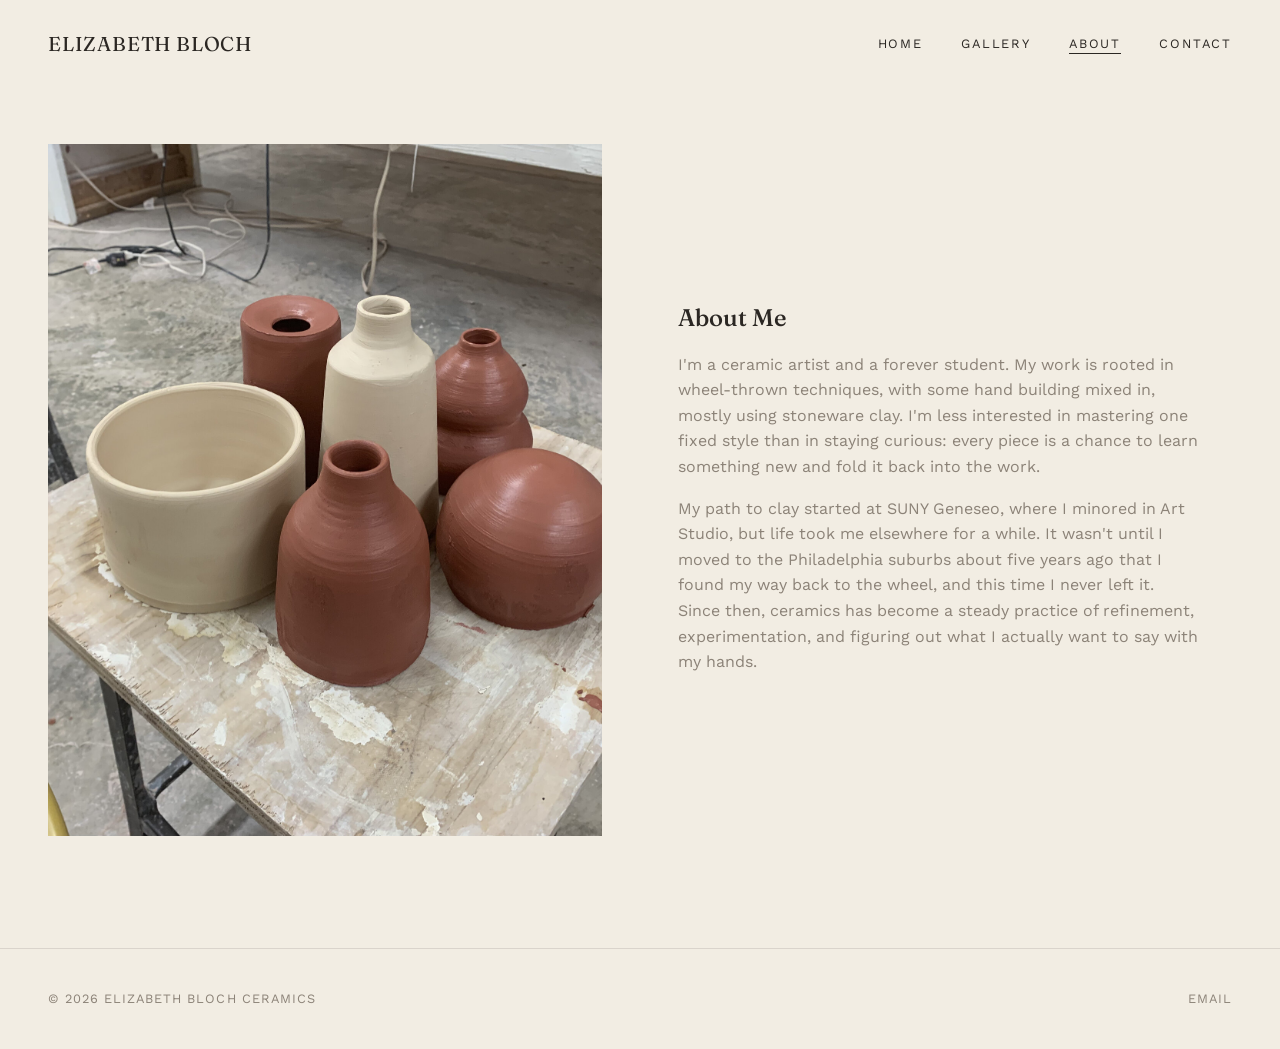
==== about.html @ 0d3b88aa "Initial commit" ====
<!DOCTYPE html>
<html lang="en">
<head>
  <meta charset="UTF-8" />
  <meta name="viewport" content="width=device-width, initial-scale=1.0" />
  <title>About — ELIZABETH BLOCH Ceramics</title>
  <meta name="description" content="About ELIZABETH BLOCH, ceramic artist." />
  <link rel="canonical" href="https://YOUR-DOMAIN-HERE.com/about.html" />

  <!-- Favicon -->
  <link rel="icon" href="favicon.svg" type="image/svg+xml" />
  <link rel="alternate icon" href="favicon.ico" sizes="any" />
  <link rel="apple-touch-icon" href="apple-touch-icon.png" />
  <meta name="theme-color" content="#2b2723" />

  <!-- Social sharing preview (Open Graph / Twitter) -->
  <meta property="og:type" content="website" />
  <meta property="og:site_name" content="Elizabeth Bloch Ceramics" />
  <meta property="og:title" content="About — Elizabeth Bloch Ceramics" />
  <meta property="og:description" content="About Elizabeth Bloch, ceramic artist." />
  <meta property="og:url" content="https://YOUR-DOMAIN-HERE.com/about.html" />
  <meta property="og:image" content="https://YOUR-DOMAIN-HERE.com/images/greenware-vases-worktable.jpg" />
  <meta name="twitter:card" content="summary_large_image" />
  <meta name="twitter:title" content="About — Elizabeth Bloch Ceramics" />
  <meta name="twitter:description" content="About Elizabeth Bloch, ceramic artist." />
  <meta name="twitter:image" content="https://YOUR-DOMAIN-HERE.com/images/greenware-vases-worktable.jpg" />

  <link rel="preconnect" href="https://fonts.googleapis.com" />
  <link href="https://fonts.googleapis.com/css2?family=Fraunces:opsz,wght@9..144,400;9..144,500&family=Work+Sans:wght@400;500&display=swap" rel="stylesheet" />
  <link rel="stylesheet" href="css/style.css?v=5" />
</head>
<body>

  <header class="site-header is-solid">
    <a href="index.html" class="wordmark">ELIZABETH BLOCH</a>
    <button class="nav-toggle" aria-expanded="false">Menu</button>
    <ul class="nav-links">
      <li><a href="index.html">Home</a></li>
      <li><a href="gallery.html">Gallery</a></li>
      <li><a href="about.html" aria-current="page">About</a></li>
      <li><a href="contact.html">Contact</a></li>
    </ul>
  </header>

  <section style="padding-top: 9rem;">
    <div class="container split reveal">
      <img class="photo" src="images/greenware-vases-worktable.jpg" alt="Greenware pots and vases arranged on a worktable in the studio" />
      <div class="split-copy">
        <h1>About Me</h1>
        <p>I'm a ceramic artist and a forever student. My work is rooted in wheel-thrown techniques, with some hand building mixed in, mostly using stoneware clay. I'm less interested in mastering one fixed style than in staying curious: every piece is a chance to learn something new and fold it back into the work.</p>

<p>My path to clay started at SUNY Geneseo, where I minored in Art Studio, but life took me elsewhere for a while. It wasn't until I moved to the Philadelphia suburbs about five years ago that I found my way back to the wheel, and this time I never left it. Since then, ceramics has become a steady practice of refinement, experimentation, and figuring out what I actually want to say with my hands.</p>
<!---- <p>When I'm not in the studio, you'll probably find me playing trombone with my community band, coaching Little League softball, or trying (with mixed success) to convince my kid that creativity and an open mind go hand in hand.</p> -->
      </div>
    </div>
  </section>

  <footer class="site-footer">
    <p>&copy; 2026 ELIZABETH BLOCH Ceramics</p>
    <ul class="footer-social">
      <li><a href="mailto:elizabeth.bloch@gmail.com">Email</a></li>
    </ul>
  </footer>

  <script src="js/script.js?v=3"></script>
</body>
</html>
---- css/style.css ----
/* =========================================================
   CERAMIC STUDIO — STYLESHEET
   ---------------------------------------------------------
   This file is organized in sections:
   1. Variables (colors, fonts, spacing) — edit these first
   2. Reset / base styles
   3. Layout building blocks (nav, footer, containers)
   4. Components (hero, gallery grid, labels, forms)
   5. Responsive rules (small screens)
   ========================================================= */

/* -------------------- 1. VARIABLES -------------------- */
:root {
  /* Color palette — named after clay & glaze, not just hex codes,
     so it's easy to remember what each one is for. */
  --bone: #f2ede3;         /* main background, like unglazed bisque */
  --paper: #faf7f1;        /* slightly lighter panel background */
  --charcoal: #2b2723;     /* primary text, like fired stoneware */
  --ash: #8c8378;          /* secondary/muted text */
  --glaze: #5f7161;        /* accent color — a quiet sage-celadon green */
  --glaze-dark: #46564a;   /* accent hover/darker state */
  --line: rgba(43, 39, 35, 0.12); /* hairline borders */

  /* Type scale */
  --font-display: "Fraunces", Georgia, serif;
  --font-body: "Work Sans", -apple-system, Helvetica, Arial, sans-serif;

  --tracking-wide: 0.14em;

  /* Spacing */
  --gutter: clamp(1.25rem, 4vw, 3rem);
  --max-width: 1280px;
}

/* -------------------- 2. RESET / BASE -------------------- */
* {
  box-sizing: border-box;
  margin: 0;
  padding: 0;
}

html {
  scroll-behavior: smooth;
}

body {
  font-family: var(--font-body);
  background: var(--bone);
  color: var(--charcoal);
  line-height: 1.6;
  -webkit-font-smoothing: antialiased;
}

img {
  display: block;
  max-width: 100%;
}

a {
  color: inherit;
  text-decoration: none;
}

h1, h2, h3 {
  font-family: var(--font-display);
  font-weight: 500;
  line-height: 1.1;
}

/* Visible keyboard focus (accessibility) */
a:focus-visible,
button:focus-visible,
input:focus-visible,
textarea:focus-visible {
  outline: 2px solid var(--glaze-dark);
  outline-offset: 3px;
}

@media (prefers-reduced-motion: reduce) {
  * {
    animation: none !important;
    transition: none !important;
    scroll-behavior: auto !important;
  }
}

.container {
  max-width: var(--max-width);
  margin: 0 auto;
  padding: 0 var(--gutter);
}

/* -------------------- 3. NAVIGATION -------------------- */
.site-header {
  position: absolute;
  top: 0;
  left: 0;
  right: 0;
  z-index: 10;
  padding: 1.75rem var(--gutter);
  display: flex;
  align-items: center;
  justify-content: space-between;
}

.site-header.is-solid {
  position: sticky;
  background: var(--bone);
  border-bottom: 1px solid var(--line);
}

.wordmark {
  font-family: var(--font-display);
  font-size: 1.25rem;
  letter-spacing: 0.04em;
}

.nav-links {
  display: flex;
  gap: clamp(1.25rem, 3vw, 2.5rem);
  list-style: none;
  font-size: 0.8rem;
  text-transform: uppercase;
  letter-spacing: var(--tracking-wide);
}

.nav-links a {
  padding-bottom: 2px;
  border-bottom: 1px solid transparent;
  transition: border-color 0.2s ease;
}

.nav-links a:hover,
.nav-links a[aria-current="page"] {
  border-color: currentColor;
}

.nav-toggle {
  display: none;
  background: none;
  border: none;
  font-size: 0.8rem;
  text-transform: uppercase;
  letter-spacing: var(--tracking-wide);
  cursor: pointer;
}

/* -------------------- 4. HERO -------------------- */
.hero {
  position: relative;
  height: 72vh;
  min-height: 403px;
  display: flex;
  align-items: flex-end;
  overflow: hidden;
}

.hero-media {
  position: absolute;
  inset: 0;
}

.photo {
  width: 100%;
  height: 100%;
  object-fit: cover;
}

.hero-media::after {
  content: "";
  position: absolute;
  inset: 0;
  background: linear-gradient(to top, rgba(0,0,0,0.35), transparent 55%);
}

.hero-content {
  position: relative;
  z-index: 2;
  padding: var(--gutter);
  padding-bottom: clamp(2rem, 6vw, 4rem);
  color: var(--paper);
}

.hero-eyebrow {
  font-size: 0.75rem;
  text-transform: uppercase;
  letter-spacing: var(--tracking-wide);
  opacity: 0.85;
  margin-bottom: 1rem;
}

.hero-title {
  font-size: clamp(2.5rem, 7vw, 5rem);
  max-width: 16ch;
}

.hero-sub {
  margin-top: 1.25rem;
  max-width: 40ch;
  font-size: 1.05rem;
  opacity: 0.9;
}

/* -------------------- 5. SECTIONS -------------------- */
section {
  padding: clamp(4rem, 10vw, 7rem) 0;
}

.section-heading {
  display: flex;
  align-items: baseline;
  justify-content: space-between;
  gap: 2rem;
  margin-bottom: 2.5rem;
}

.section-heading h2 {
  font-size: clamp(1.75rem, 3vw, 2.5rem);
}

.section-heading .view-all {
  font-size: 0.8rem;
  text-transform: uppercase;
  letter-spacing: var(--tracking-wide);
  white-space: nowrap;
  border-bottom: 1px solid var(--charcoal);
}

.intro-text {
  max-width: 60ch;
  color: var(--ash);
  font-size: 1.05rem;
}

/* -------------------- 6. GALLERY GRID -------------------- */
/* An asymmetric grid instead of a uniform 3-column grid — a couple
   of pieces are given more room, the way a curator would hang a wall. */
.gallery-grid {
  display: grid;
  grid-template-columns: repeat(6, 1fr);
  gap: clamp(1rem, 2vw, 1.75rem);
}

.piece {
  position: relative;
  overflow: hidden;
  cursor: pointer;
}

/* All three variants render at the same size — the photos are square
   product shots, so a uniform grid keeps every image fully visible
   instead of being cropped to fit a wide/tall frame. */
.piece--wide,
.piece--tall,
.piece--small { grid-column: span 2; }

.piece .photo {
  aspect-ratio: 1 / 1;
  transition: transform 0.6s ease;
}

.piece:hover .photo {
  transform: scale(1.03);
}

/* Museum-label caption, revealed on hover/focus */
.piece-label {
  position: absolute;
  left: 0;
  right: 0;
  bottom: 0;
  padding: 1rem 1.1rem;
  background: linear-gradient(to top, rgba(43,39,35,0.82), transparent);
  color: var(--paper);
  opacity: 0;
  transform: translateY(6px);
  transition: opacity 0.25s ease, transform 0.25s ease;
}

.piece:hover .piece-label,
.piece:focus-within .piece-label {
  opacity: 1;
  transform: translateY(0);
}

.piece-label .title {
  font-family: var(--font-display);
  font-size: 1rem;
}

.piece-label .meta {
  font-size: 0.75rem;
  letter-spacing: 0.06em;
  text-transform: uppercase;
  opacity: 0.8;
  margin-top: 0.2rem;
}

/* -------------------- 6b. INLINE DETAIL PANEL -------------------- */
/* Inserted into the gallery grid when a piece is clicked. Spans the
   full grid width; image on the left, text slides in from the right
   — the Daniel Bloch Ceramics pattern. */

.piece.is-active {
  outline: 2px solid var(--charcoal);
  outline-offset: -2px;
}

.detail-panel {
  grid-column: 1 / -1;
  display: grid;
  grid-template-columns: 1.1fr 0.9fr;
  min-height: 420px;
  overflow: hidden;
  background: var(--paper);
  border-top: 1px solid var(--line);
  border-bottom: 1px solid var(--line);

  max-height: 0;
  opacity: 0;
  transition: max-height 0.45s ease, opacity 0.35s ease;
}

.detail-panel.is-open {
  max-height: 900px;
  opacity: 1;
}

.detail-image {
  overflow: hidden;
  display: flex;
  align-items: center;
  justify-content: center;
  background: var(--bone);
}

.detail-image img {
  width: 100%;
  height: 100%;
  object-fit: cover;
}

.detail-placeholder {
  width: 100%;
  height: 100%;
  min-height: 360px;
  background: linear-gradient(160deg, #d8d0c2 0%, #c7bda9 45%, #aba28e 100%);
  display: flex;
  align-items: center;
  justify-content: center;
}

.detail-placeholder span {
  font-family: var(--font-display);
  font-size: 1.25rem;
  color: var(--charcoal);
  opacity: 0.45;
}

.detail-info {
  padding: clamp(2rem, 4vw, 3.5rem);
  display: flex;
  flex-direction: column;
  justify-content: center;
  position: relative;

  transform: translateX(40px);
  opacity: 0;
  transition: transform 0.5s ease 0.15s, opacity 0.45s ease 0.15s;
}

.detail-panel.is-open .detail-info {
  transform: translateX(0);
  opacity: 1;
}

.detail-close {
  position: absolute;
  top: 1.25rem;
  right: 1.25rem;
  background: none;
  border: none;
  font-size: 1.75rem;
  line-height: 1;
  cursor: pointer;
  color: var(--charcoal);
  width: 2rem;
  height: 2rem;
  display: flex;
  align-items: center;
  justify-content: center;
}

.detail-close:hover {
  color: var(--glaze-dark);
}

.detail-title {
  font-size: clamp(1.5rem, 3vw, 2.25rem);
  margin-bottom: 1.25rem;
}

.detail-meta {
  font-size: 0.8rem;
  text-transform: uppercase;
  letter-spacing: 0.1em;
  color: var(--ash);
  line-height: 1.8;
}

.detail-desc {
  margin-top: 1.25rem;
  color: var(--ash);
  line-height: 1.7;
  max-width: 42ch;
}

.detail-inquire {
  margin-top: 2rem;
}

.detail-inquire a {
  font-size: 0.8rem;
  text-transform: uppercase;
  letter-spacing: 0.1em;
  border-bottom: 1px solid var(--charcoal);
  padding-bottom: 3px;
  transition: border-color 0.2s ease;
}

.detail-inquire a:hover {
  border-color: var(--glaze);
  color: var(--glaze-dark);
}

@media (max-width: 860px) {
  .detail-panel {
    grid-template-columns: 1fr;
    min-height: auto;
  }

  .detail-image {
    max-height: 50vh;
  }

  .detail-placeholder {
    min-height: 220px;
  }
}

/* -------------------- 7. ABOUT / SPLIT LAYOUT -------------------- */
.split {
  display: grid;
  grid-template-columns: 1fr 1fr;
  gap: clamp(2rem, 6vw, 5rem);
  align-items: center;
}

.split .photo {
  aspect-ratio: 4 / 5;
}

.split-copy h1,
.split-copy h2 {
  margin-bottom: 1.25rem;
}

.split-copy p + p {
  margin-top: 1rem;
}

.split-copy p {
  color: var(--ash);
  max-width: 52ch;
}

/* -------------------- 8. CONTACT FORM -------------------- */
.contact-layout {
  display: grid;
  grid-template-columns: 1fr 1fr;
  gap: clamp(2rem, 6vw, 5rem);
}

.form-field {
  margin-bottom: 1.25rem;
}

label {
  display: block;
  font-size: 0.75rem;
  text-transform: uppercase;
  letter-spacing: var(--tracking-wide);
  color: var(--ash);
  margin-bottom: 0.5rem;
}

input, textarea {
  width: 100%;
  border: none;
  border-bottom: 1px solid var(--line);
  background: transparent;
  font-family: var(--font-body);
  font-size: 1rem;
  padding: 0.6rem 0;
  color: var(--charcoal);
}

input:focus, textarea:focus {
  border-color: var(--charcoal);
}

textarea {
  resize: vertical;
  min-height: 100px;
}

.btn {
  display: inline-block;
  margin-top: 0.5rem;
  padding: 0.85rem 1.75rem;
  background: var(--charcoal);
  color: var(--paper);
  font-size: 0.8rem;
  text-transform: uppercase;
  letter-spacing: var(--tracking-wide);
  border: none;
  cursor: pointer;
  transition: background 0.2s ease;
}

.btn:hover {
  background: var(--glaze-dark);
}

.contact-details p {
  margin-bottom: 0.75rem;
  color: var(--ash);
}

.contact-details a:hover {
  color: var(--glaze-dark);
}

/* -------------------- 9. FOOTER -------------------- */
.site-footer {
  border-top: 1px solid var(--line);
  padding: 2.5rem var(--gutter);
  display: flex;
  flex-wrap: wrap;
  gap: 1rem;
  align-items: center;
  justify-content: space-between;
  font-size: 0.8rem;
  color: var(--ash);
  text-transform: uppercase;
  letter-spacing: 0.08em;
}

.footer-social {
  display: flex;
  gap: 1.5rem;
  list-style: none;
}

/* -------------------- 10. SCROLL REVEAL -------------------- */
.reveal {
  opacity: 0;
  transform: translateY(16px);
  transition: opacity 0.7s ease, transform 0.7s ease;
}

.reveal.is-visible {
  opacity: 1;
  transform: translateY(0);
}

/* -------------------- 11. RESPONSIVE -------------------- */
@media (max-width: 860px) {
  .nav-links {
    position: fixed;
    inset: 0;
    background: var(--bone);
    flex-direction: column;
    justify-content: center;
    align-items: center;
    gap: 2rem;
    font-size: 1rem;
    transform: translateY(-100%);
    transition: transform 0.3s ease;
  }

  .nav-links.is-open {
    transform: translateY(0);
  }

  .nav-toggle {
    display: block;
    position: relative;
    z-index: 20;
  }

  .split,
  .contact-layout {
    grid-template-columns: 1fr;
  }

  .piece--wide,
  .piece--tall,
  .piece--small {
    grid-column: span 6;
  }
}
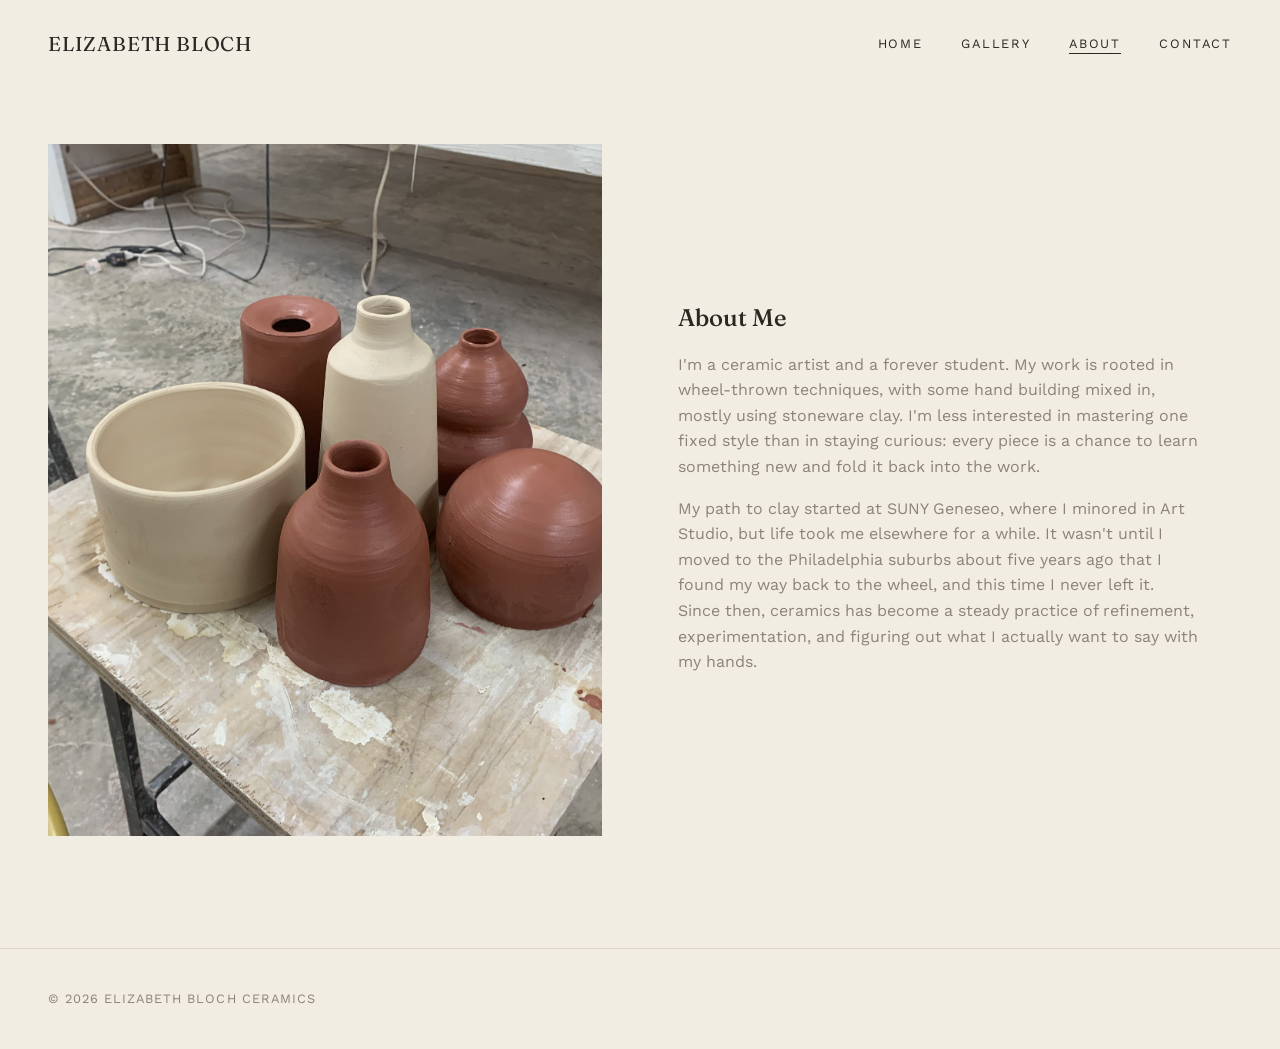
==== commit e8403692: "updates" ====
--- a/about.html
+++ b/about.html
@@ -33,7 +33,23 @@
 
   <header class="site-header is-solid">
     <a href="index.html" class="wordmark">ELIZABETH BLOCH</a>
-    <button class="nav-toggle" aria-expanded="false">Menu</button>
+    <button class="nav-toggle" aria-expanded="false" aria-label="Open menu">
+      <svg class="nav-toggle-icon icon-menu" viewBox="0 0 26 20" width="26" height="20" aria-hidden="true" focusable="false">
+        <path d="M2,2.4 L24,3.4 L2,4.4 Z" fill="currentColor" />
+        <g fill="none" stroke="currentColor" stroke-width="1.3" stroke-linecap="round">
+          <line x1="5" y1="10" x2="21" y2="10" />
+          <circle cx="3" cy="10" r="2.2" />
+          <circle cx="23" cy="10" r="2.2" />
+          <line x1="6" y1="17" x2="20" y2="17" />
+        </g>
+        <path d="M3,15 L4.6,17 L3,19 L1.4,17 Z" fill="currentColor" />
+        <path d="M23,15 L24.6,17 L23,19 L21.4,17 Z" fill="currentColor" />
+      </svg>
+      <svg class="nav-toggle-icon icon-close" viewBox="0 0 20 20" width="20" height="20" aria-hidden="true" focusable="false">
+        <line x1="4" y1="4" x2="16" y2="16" stroke="currentColor" stroke-width="1.4" stroke-linecap="round" />
+        <line x1="16" y1="4" x2="4" y2="16" stroke="currentColor" stroke-width="1.4" stroke-linecap="round" />
+      </svg>
+    </button>
     <ul class="nav-links">
       <li><a href="index.html">Home</a></li>
       <li><a href="gallery.html">Gallery</a></li>
@@ -57,9 +73,9 @@
 
   <footer class="site-footer">
     <p>&copy; 2026 ELIZABETH BLOCH Ceramics</p>
-    <ul class="footer-social">
+    <!-- <ul class="footer-social">
       <li><a href="mailto:elizabeth.bloch@gmail.com">Email</a></li>
-    </ul>
+    </ul> -->
   </footer>
 
   <script src="js/script.js?v=3"></script>
--- a/css/style.css
+++ b/css/style.css
@@ -137,12 +137,25 @@
 
 .nav-toggle {
   display: none;
+  align-items: center;
+  justify-content: center;
   background: none;
   border: none;
-  font-size: 0.8rem;
-  text-transform: uppercase;
-  letter-spacing: var(--tracking-wide);
+  color: var(--charcoal);
+  padding: 0.35rem;
   cursor: pointer;
+}
+
+.nav-toggle .icon-close {
+  display: none;
+}
+
+.nav-toggle[aria-expanded="true"] .icon-menu {
+  display: none;
+}
+
+.nav-toggle[aria-expanded="true"] .icon-close {
+  display: block;
 }
 
 /* -------------------- 4. HERO -------------------- */
@@ -170,7 +183,7 @@
   content: "";
   position: absolute;
   inset: 0;
-  background: linear-gradient(to top, rgba(0,0,0,0.35), transparent 55%);
+  background: linear-gradient(to top, rgba(0,0,0,0.72), rgba(0,0,0,0.3) 45%, transparent 85%);
 }
 
 .hero-content {
@@ -179,6 +192,7 @@
   padding: var(--gutter);
   padding-bottom: clamp(2rem, 6vw, 4rem);
   color: var(--paper);
+  text-shadow: 0 2px 10px rgba(0,0,0,0.45);
 }
 
 .hero-eyebrow {
@@ -594,7 +608,7 @@
   }
 
   .nav-toggle {
-    display: block;
+    display: flex;
     position: relative;
     z-index: 20;
   }
